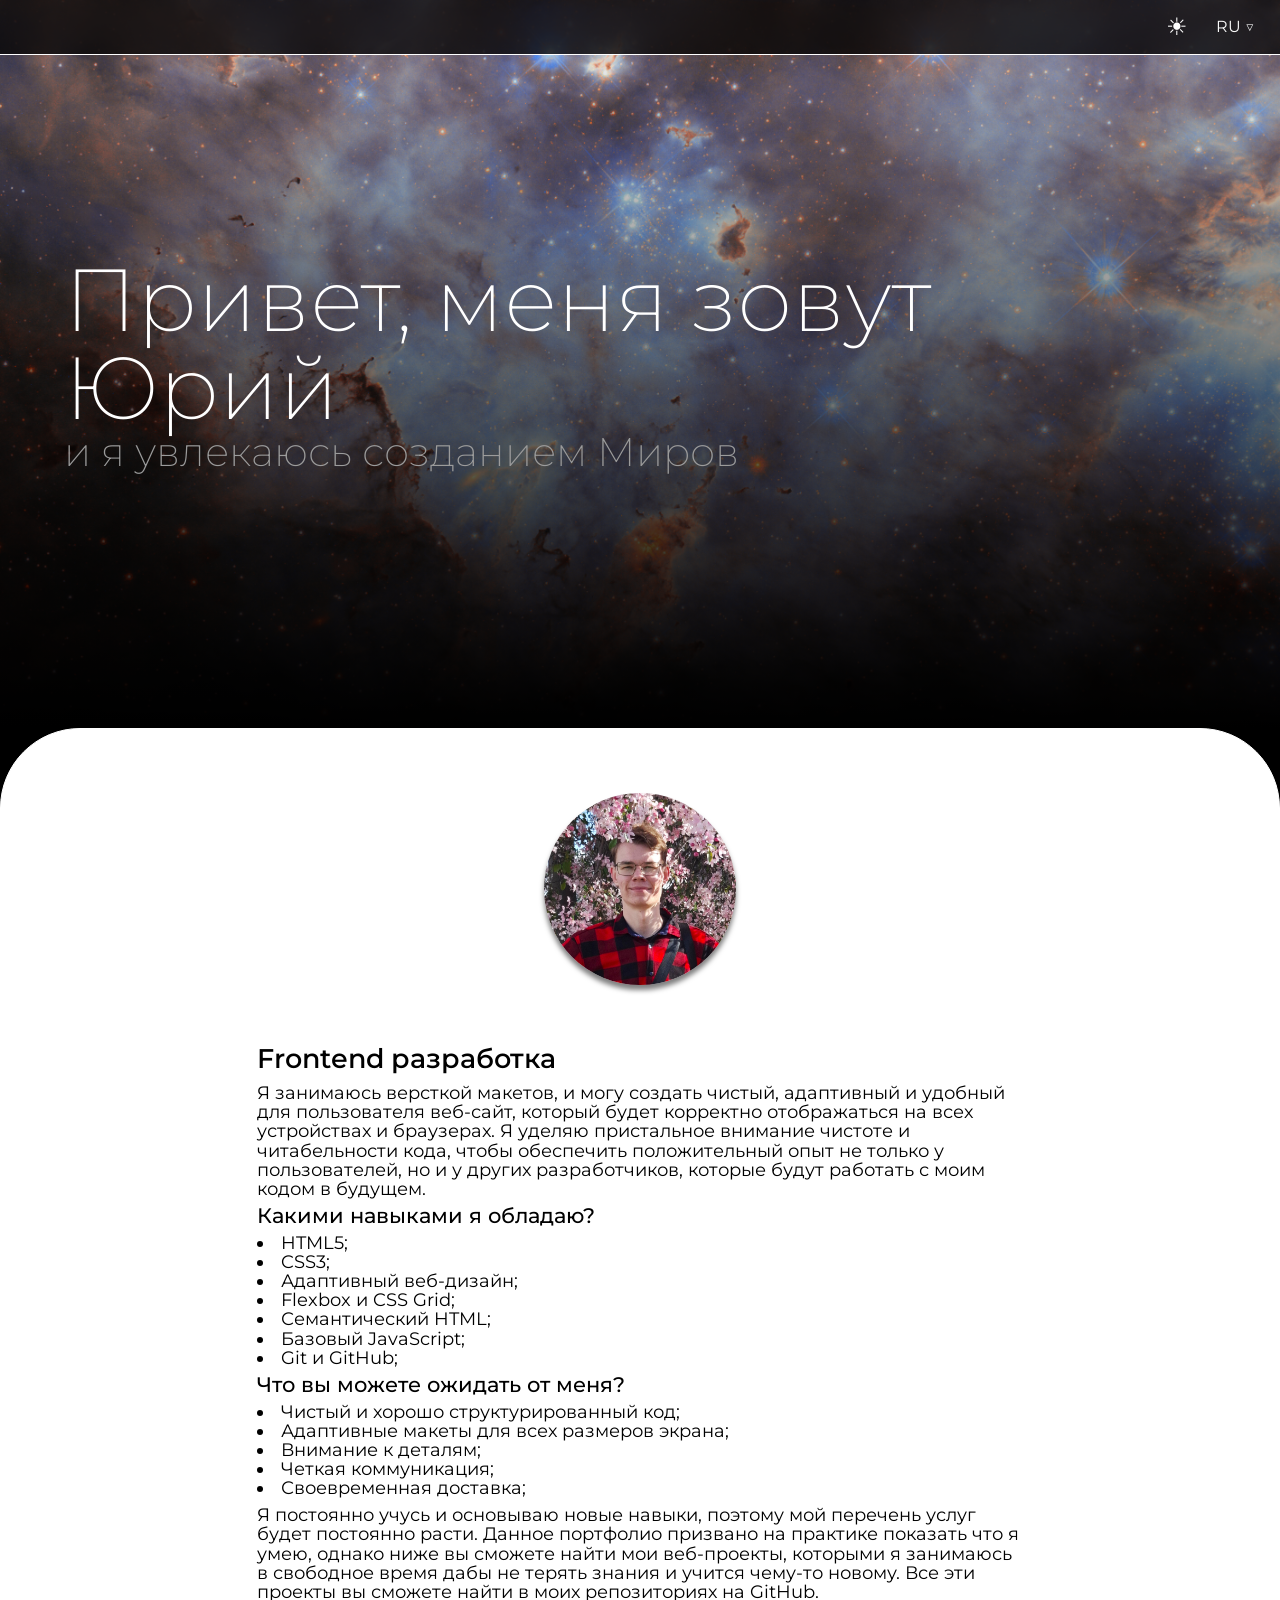
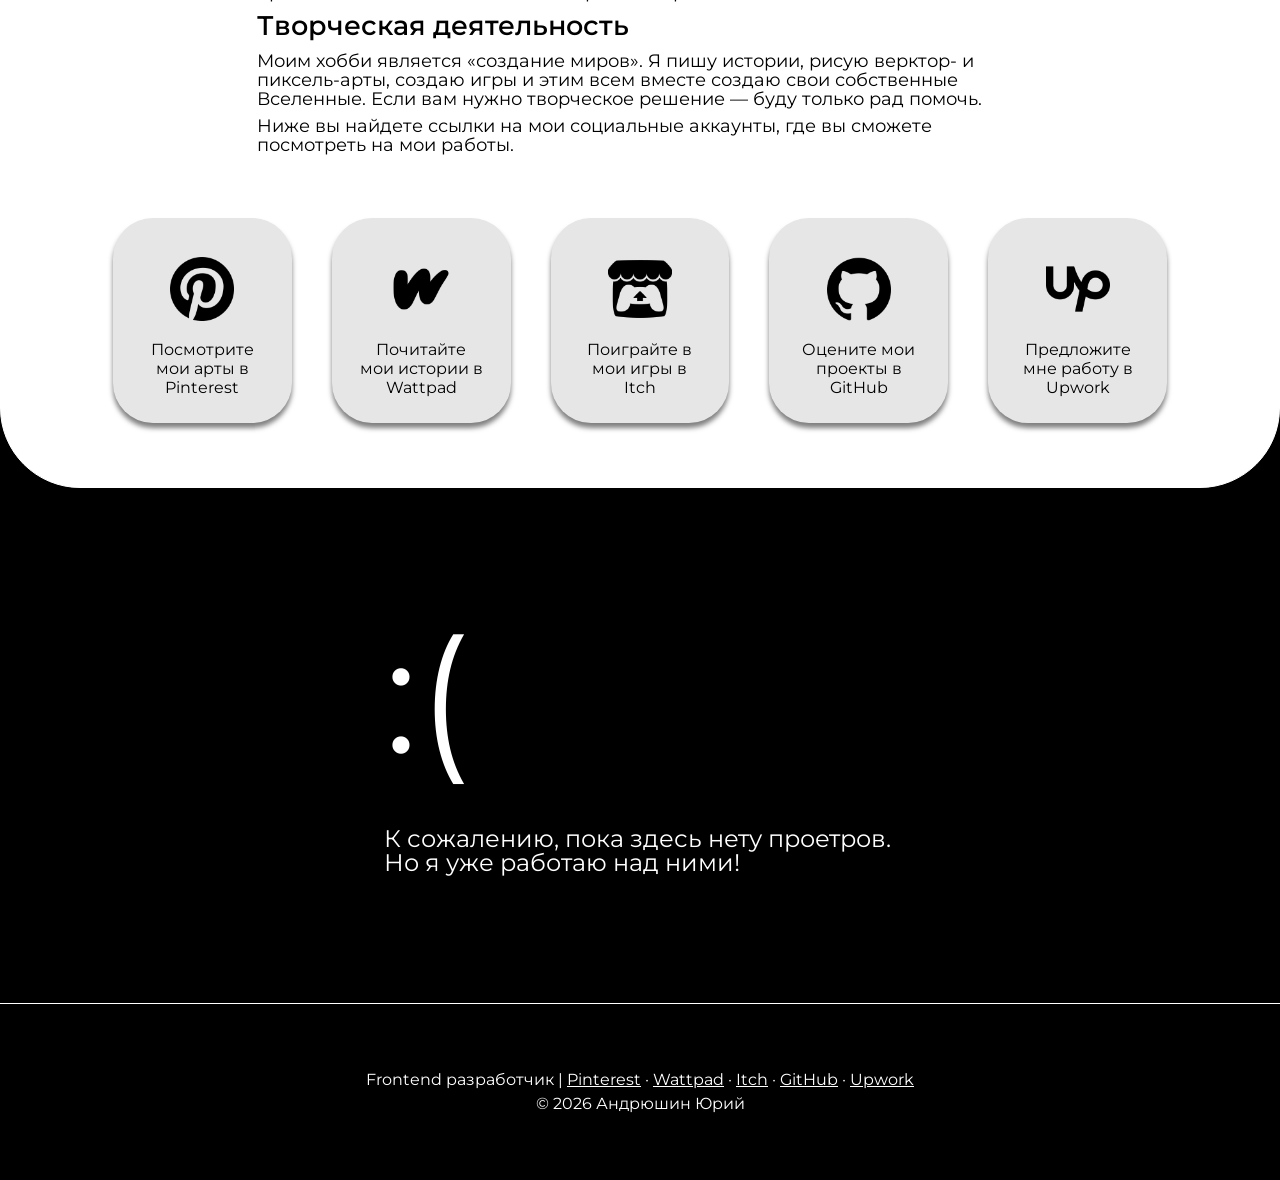
==== index-ru.html @ e092f230 "Ver. 1.0 The portfolio is ready for release" ====
<!DOCTYPE html>
<html lang="ru">

    <head>
        <meta charset="utf-8">
        <title>Юрий Андрюшин — Портфолио</title>
        <link rel="stylesheet" href="styles/style.css">
        <link rel="preconnect" href="https://fonts.googleapis.com">
        <link rel="preconnect" href="https://fonts.gstatic.com" crossorigin>
        <link href="https://fonts.googleapis.com/css2?family=Manufacturing+Consent&family=Montserrat+Alternates:ital,wght@0,100;0,200;0,300;0,400;0,500;0,600;0,700;0,800;0,900;1,100;1,200;1,300;1,400;1,500;1,600;1,700;1,800;1,900&family=Montserrat:ital,wght@0,100..900;1,100..900&family=Poiret+One&family=Roboto+Slab:wght@100..900&family=Roboto:ital,wght@0,100..900;1,100..900&display=swap" rel="stylesheet">
    </head>

    <body>

        <!-- Верхняя статичная линия с навигацией, языкой и темой -->
        <nav>

            <section class="navigation">

            </section>

            <section class="nav-right">

                <section class="theme">
                    <button id="theme-button">
                        <span id="theme-icon">☀</span>
                    </button>
                </section>

                <section class="language">
                    <button>
                        RU
                        <span class="to">▽</span>
                    </button>
                    <div class="language-menu">
                        <a href="index.html">EN</a>
                        <a href="index-uk.html">UA</a>
                    </div>
                </section>

            </section>
            
        </nav>

        <!-- Приветствие -->
        <header>
            <h1>Привет, меня зовут Юрий</h1>
            <h2>и я увлекаюсь созданием Миров</h2>
        </header>

        <!-- Часть "обо мне" -->
        <article>

            <!-- Фото -->
            <section class="foto">
                <img src="images/yuriy.jpg">
            </section>

            <!-- Собственно, обо мне -->
            <section class="text">

                <h3>Frontend разработка</h3>
                <p>Я занимаюсь версткой макетов, и могу создать чистый, адаптивный и удобный для пользователя веб-сайт, который будет
                    корректно отображаться на всех устройствах и браузерах. Я уделяю пристальное внимание чистоте и читабельности кода,
                    чтобы обеспечить положительный опыт не только у пользователей, но и у других разработчиков, которые будут работать с
                    моим кодом в будущем.</p>
                <h4>Какими навыками я обладаю?</h4>
                <ul>
                    <li>HTML5;</li>
                    <li>CSS3;</li>
                    <li>Адаптивный веб-дизайн;</li>
                    <li>Flexbox и CSS Grid;</li>
                    <li>Семантический HTML;</li>
                    <li>Базовый JavaScript;</li>
                    <li>Git и GitHub;</li>
                </ul>
                <h4>Что вы можете ожидать от меня?</h4>
                <ul>
                    <li>Чистый и хорошо структурированный код;</li>
                    <li>Адаптивные макеты для всех размеров экрана;</li>
                    <li>Внимание к деталям;</li>
                    <li>Четкая коммуникация;</li>
                    <li>Своевременная доставка;</li>
                </ul>
                <p>Я постоянно учусь и основываю новые навыки, поэтому мой перечень услуг будет постоянно расти.
                    Данное портфолио призвано на практике показать что я умею, однако ниже вы сможете найти мои веб-проекты,
                    которыми я занимаюсь в свободное время дабы не терять знания и учится чему-то новому. Все эти проекты вы
                    сможете найти в моих репозиториях на GitHub.
                </p>

                <h3>Творческая деятельность</h3>
                <p>Моим хобби является «создание миров». Я пишу истории, рисую верктор- и пиксель-арты, создаю игры и этим всем
                    вместе создаю свои собственные Вселенные. Если вам нужно творческое решение — буду только рад помочь.</p>
                <p>Ниже вы найдете ссылки на мои социальные аккаунты, где вы сможете посмотреть на мои работы.</p>

            </section>

            <!-- Ссылки на мои соц. аккаунты -->
             <section class="links">

                <div>
                    <a href="https://www.pinterest.com/yuriko_creator">
                        <img src="images/icons/pinterest.png">
                    </a>
                    <p>Посмотрите мои арты в Pinterest</p>
                </div>

                <div>
                    <a href="https://www.wattpad.com/yuriko_creator">
                        <img src="images/icons/wattpad.png">
                    </a>
                    <p>Почитайте мои истории в Wattpad</p>
                </div>

                <div>
                    <a href="https://yuriko-creator.itch.io/">
                        <img src="images/icons/itch.png">
                    </a>
                    <p>Поиграйте в мои игры в Itch</p>
                </div>

                <div>
                    <a href="https://github.com/yuriko-creator">
                        <img src="images/icons/github.png">
                    </a>
                    <p>Оцените мои проекты в GitHub</p>
                </div>

                <div>
                    <a href="https://www.upwork.com/freelancers/~01b52985ef0452385b?mp_source=share">
                        <img src="images/icons/upwork.png">
                    </a>
                    <p>Предложите мне работу в Upwork</p>
                </div>

             </section>

        </article>

        <!-- Основная часть с проектами -->
        <main>
            <h4>:(</h4>
            <p>К сожалению, пока здесь нету проетров. Но я уже работаю над ними!</p>
        </main>

        <!-- Футер с дополнительными сылками на мои соц. аккаунты -->
        <footer>
            <p>Frontend разработчик | <a href="https://www.pinterest.com/yuriko_creator">Pinterest</a>
            · <a href="https://www.wattpad.com/yuriko_creator">Wattpad</a>
            · <a href="https://yuriko-creator.itch.io/">Itch</a>
            · <a href="https://github.com/yuriko-creator">GitHub</a>
            · <a href="https://www.upwork.com/freelancers/~01b52985ef0452385b?mp_source=share">Upwork</a>
            </p>
            <p>© 2026 Андрюшин Юрий</p>
        </footer>

        <script>
            const LANG_BUT = document.querySelector(".language button");
            const LANG_MENU = document.querySelector(".language-menu");
            const TO = document.querySelector(".to");
            const THEBUT = document.querySelector("#theme-button");
            const THEICO = document.querySelector("#theme-icon");

            const SAVTHE = localStorage.getItem("theme");

            LANG_BUT.addEventListener("click", () => {
                LANG_MENU.classList.toggle("open");
                TO.classList.toggle("open");
            });

            document.addEventListener("click", (event) => {
                if (!event.target.closest(".language")) {
                    LANG_MENU.classList.remove("open");
                    TO.classList.remove("open");
                }
            });

            if (SAVTHE === "dark") {
                document.body.classList.add("dark");
                THEICO.textContent = "☽";
            }

            THEBUT.addEventListener("click", () => {

                document.body.classList.toggle("dark");

                if (document.body.classList.contains("dark")) {

                    THEICO.textContent = "☽";
                    localStorage.setItem("theme", "dark");

                } else {

                    THEICO.textContent = "☀";
                    localStorage.setItem("theme", "light");

                }

            });
        </script>

    </body>
    
</html>
---- styles/style.css ----
/* -=- Сброс -=- */
html, body, div, span, applet, object, iframe,
h1, h2, h3, h4, h5, h6, p, blockquote, pre,
a, abbr, acronym, address, big, cite, code,
del, dfn, em, img, ins, kbd, q, s, samp,
small, strike, strong, sub, sup, tt, var,
b, u, i, center,
dl, dt, dd, ol, ul, li,
fieldset, form, label, legend,
table, caption, tbody, tfoot, thead, tr, th, td,
article, aside, canvas, details, embed,
figure, figcaption, footer, header, hgroup,
menu, nav, output, ruby, section, summary,
time, mark, audio, video {
  margin: 0;
  padding: 0;
  border: 0;
  font-size: 100%;
  font: inherit;
  vertical-align: baseline;
}

article, aside, details, figcaption, figure,
footer, header, hgroup, menu, nav, section {
  display: block;
}

body {
  line-height: 1;
  background-color: rgb(0, 0, 0);
}

ol, ul {
  list-style: none;
}

blockquote, q {
  quotes: none;
}

blockquote:before, blockquote:after,
q:before, q:after {
  content: '';
  content: none;
}

table {
  border-collapse: collapse;
  border-spacing: 0;
}

/* -=- Дневная/ночная тема -=-*/

:root {
  --background: rgb(255, 255, 255);
  --color: rgb(0, 0, 0);
  --invert: invert(0);
  --background-link: rgb(230, 230, 230);
}

body.dark {
  --background: rgb(0, 0, 0);
  --color: rgb(255, 255, 255);
  --invert: invert(1);
  --background-link: rgb(25, 25, 25);
}

/* -=- Навигационная панель -=-*/
nav {
  position: fixed;
  width: 100%;
  
  display: flex;
  justify-content: space-between;

  padding: 1% 0;

  border-bottom: 1px solid rgb(255, 255, 255);
  background-color: rgba(0, 0, 0, 0.75);
  backdrop-filter: blur(1.25rem);

  z-index: 1000;
}

/* - Правая часть навиг. панели - */
.nav-right {
  display: flex;
  align-items: center;

  padding: 0 1%;
}

/* - Смена языка -*/

/* кнопка */
nav .language {
  font-family: "Montserrat", sans-serif;
  font-weight: 400;
  font-size: 1rem;
  
  position: relative;
}

nav .language button {
  width: auto;
  color: rgb(250, 250, 250);
  background: transparent;

  border: none;

  padding: 0 0.75rem;

  font-family: "Montserrat", sans-serif;
  font-size: 1rem;

  cursor: pointer;
}

/* выпадающяя менюшка */
nav .language-menu {
  position: absolute;

  opacity: 0;
  visibility: hidden;

  background-color: rgb(0, 0, 0);
  border: 1px solid rgb(250, 250, 250);

  overflow: hidden;

  transform: translateY(-10px);
  transition:
    max-height 0.25s ease,
    opacity 0.2s ease,
    transform 0.2s ease,
    isibility 0.25s ease;
}

nav .language-menu.open {
  opacity: 1;
  visibility: visible;

  transform: translateY(0);
}

nav .language-menu a {
    display: block;

    padding: 0.5rem 0.75rem;

    color: white;
    text-decoration: none;
}

nav .language-menu a:hover {
  color: black;
  background-color: rgb(255, 255, 255);
}

/* треугольник */
nav .to {
  display: inline-block;

  transition: transform 0.2s ease;
}

nav .to.open {
  transform: rotate(180deg);
}

/* - Смена темы - */
nav .theme button {
  color: white;
  background: transparent;

  border: none;

  padding: 0 1rem;

  font-size: 1.5rem;

  cursor: pointer;
}

/* -=- Шапка (приветствие) -=-*/

header {
  font-family: "Montserrat", sans-serif;
  font-weight: 200;

  padding: 20% 5%;

  background-color:rgb(25, 43, 89);
  background: linear-gradient(to top, rgb(0, 0, 0), rgba(255, 255, 255, 0)), url(../images/header.jpg);
  background-size: cover;
}

header h1 {
  color: rgb(255, 255, 255);
  font-size: 5.5rem;
}

header h2 {
  color: rgb(155, 155, 155);
  font-size: 2.5rem;
}

/* -=- Часть "Обо мне" -=-*/

article {
  padding: 5% 0;
  border-radius: 5rem;

  background-color: var(--background);

  border: 1px solid rgb(255, 255, 255);
}

/* - Фото -*/
article .foto {
  width: 100%;
  display: flex;

  margin-bottom: 5%;
}

article .foto img {
  width: 15%;
  height: auto;
  border-radius: 50%;
  display: block;
  margin: 0 auto;
  
  box-shadow: 0 5px 5px rgba(0, 0, 0, 0.500)
}

/* - Собственно, обо мне (текст) -*/

article .text {
  color: var(--color);
  font-family: "Montserrat", sans-serif;
  font-weight: 400;
  font-size: 1.1rem;
  line-height: 1.2rem;

  padding: 0 20%;
  margin: 5% 0;
}

article .text h3 {
  font-weight: 550;
  font-size: 1.7rem;

  margin: 2% 0;
}

article .text h4 {
  font-weight: 500;
  font-size: 1.3rem;

  margin: 1% 0;
}

article .text ul {
  list-style: inside;

  margin-bottom: 1%;
}

article .text p {
  margin-bottom: 1%;
}

/* - Ссылки на соц. аккаунты -*/
article .links {
  width: 100%;
  display: flex;
  justify-content: center;
}

article .links div {
  width: 10%;
  height: auto;
  margin: 0 20px;
  padding: 2%;

  border-radius: 2.5rem;

  background-color: var(--background-link);
  box-shadow: 0 5px 5px rgba(0, 0, 0, 0.500)
}

article .links a img {
  display: block;
  width: 50%;
  height: auto;

  margin: 10% auto;

  filter: var(--invert);
}

article .links p {
  color: var(--color);
  font-family: "Montserrat", sans-serif;

  font-size: 1rem;
  line-height: 1.2rem;

  text-align: center;

  margin: 15% auto 0% auto;
}

/* -=- Основная часть (часть с проектами) -=-*/
/* Пока пустая */

main {
  color: rgb(255, 255, 255);
  font-family: "Montserrat", sans-serif;
  font-weight: 400;

  height: auto;

  padding: 10% 30%;

  background-color: black;
}

main h4 {
  font-size: 10rem;
  margin-bottom: 10%;
}

main p {
  font-size: 1.5rem;
}

/* -=- Футер -=-*/

footer {
  color: rgb(255, 255, 255);
  font-family: "Montserrat", sans-serif;
  font-weight: 400;
  font-size: 1rem;
  line-height: 1.5rem;

  padding: 5% 0;

  border-top: 1px solid rgb(255, 255, 255);

  background-color: black;
}

footer p {
  text-align: center;
}

footer a {
  color: rgb(255, 255, 255);
}

/* -=- Адаптивный дизайн -=- */

@media (max-width: 1000px) {

  nav {
    height: 7%;

    padding: 0 0;
  }

  nav .language{
    font-size: 3.5rem;
  }

  nav .language button{
    font-size: 3.5rem;
  }

  nav .language-menu a {
    padding: 2rem 2rem;
  }

  nav .theme button {
    font-size: 3.5rem;
  }

  header h1 {
    font-size: 6rem;
  }

  header {
    padding: 40% 5%;
  }

  header h2 {
    font-size: 2rem;
  }

  article .foto img {
    width: 40%;
  }

  article .text {
    padding: 0 5%;
  }

  article .links {
    display: block;
  }

  article .links div {
    display: flex;
    padding: 5% 5%;
    margin: 10% auto;
    width: 70%;
  }

  article .links a img {
    margin: auto;
  }

  article .links p {
    margin: auto;

    font-size: 2.5rem;
    line-height: 2.5rem;
  }

  main {
    padding: 20% 10%;
  }

  main p {
    font-size: 1rem;
  }

  footer {
    padding: 10% 20%;
  }
}
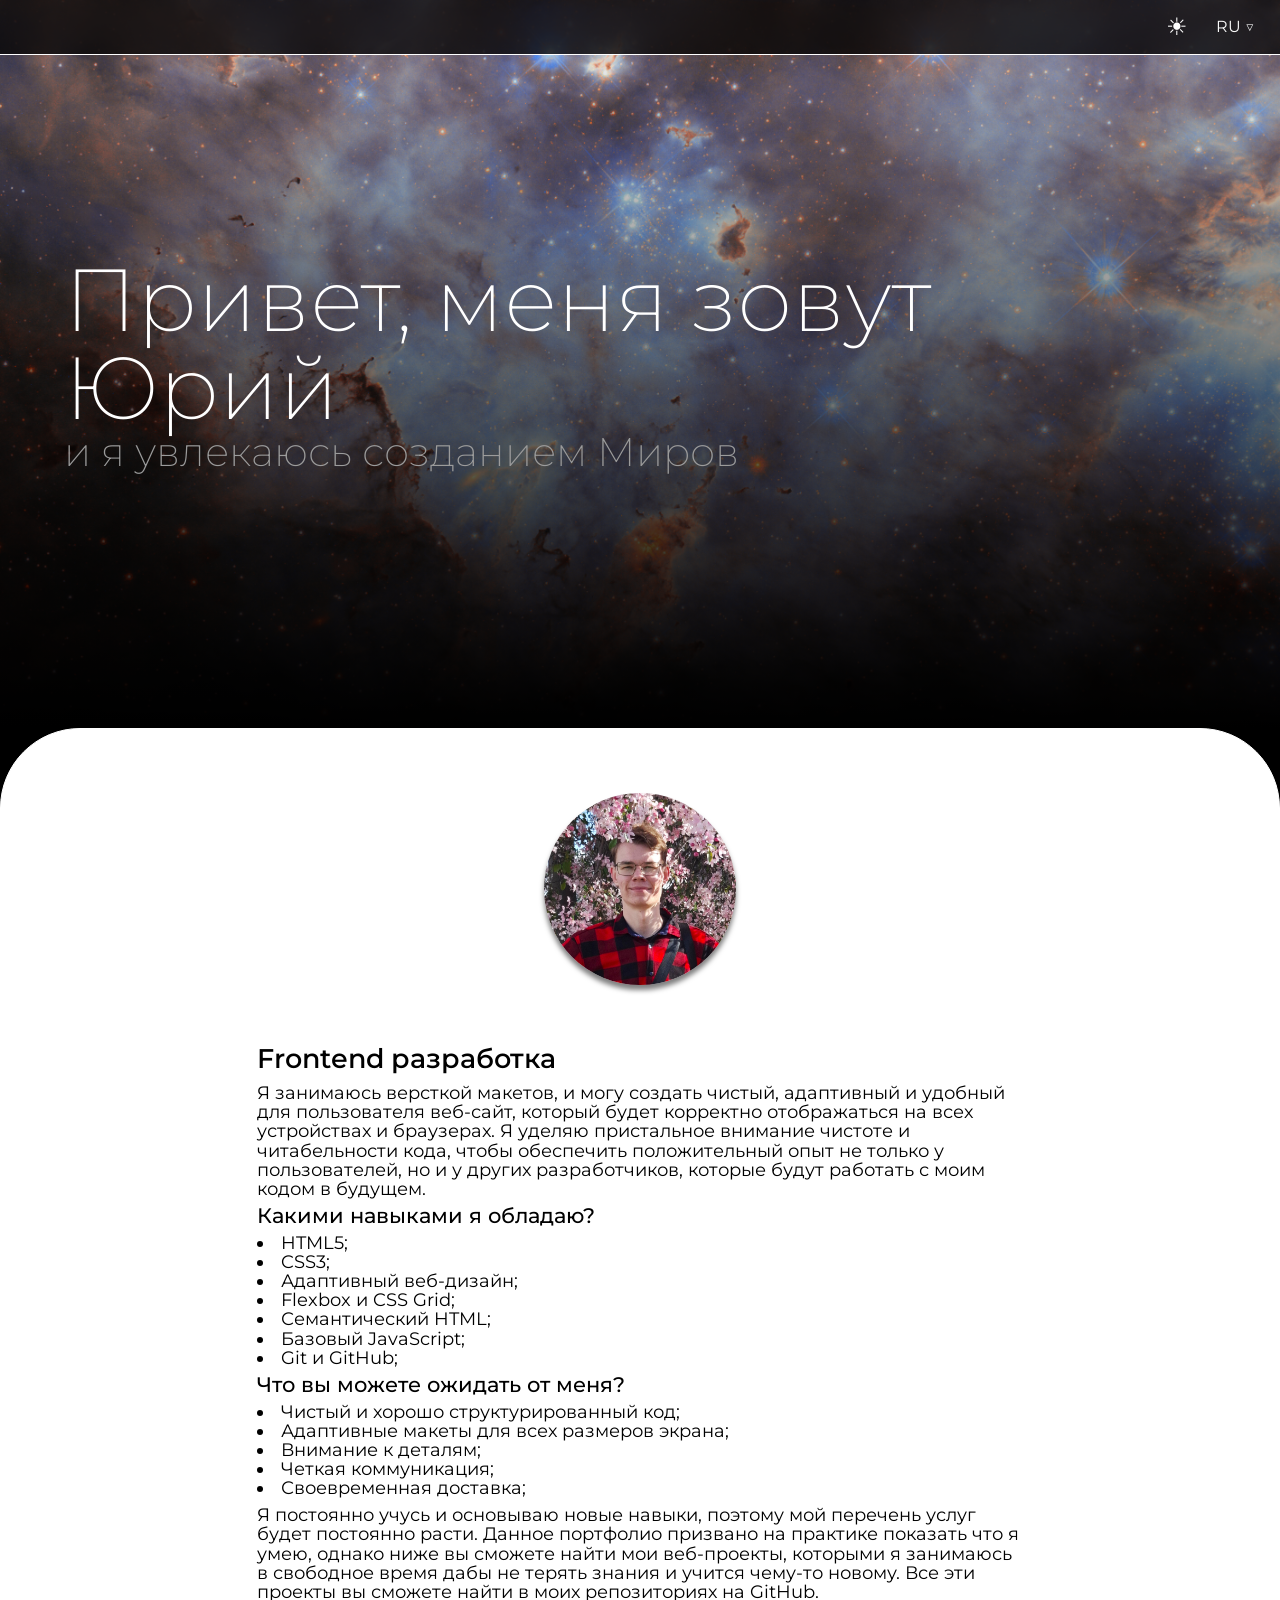
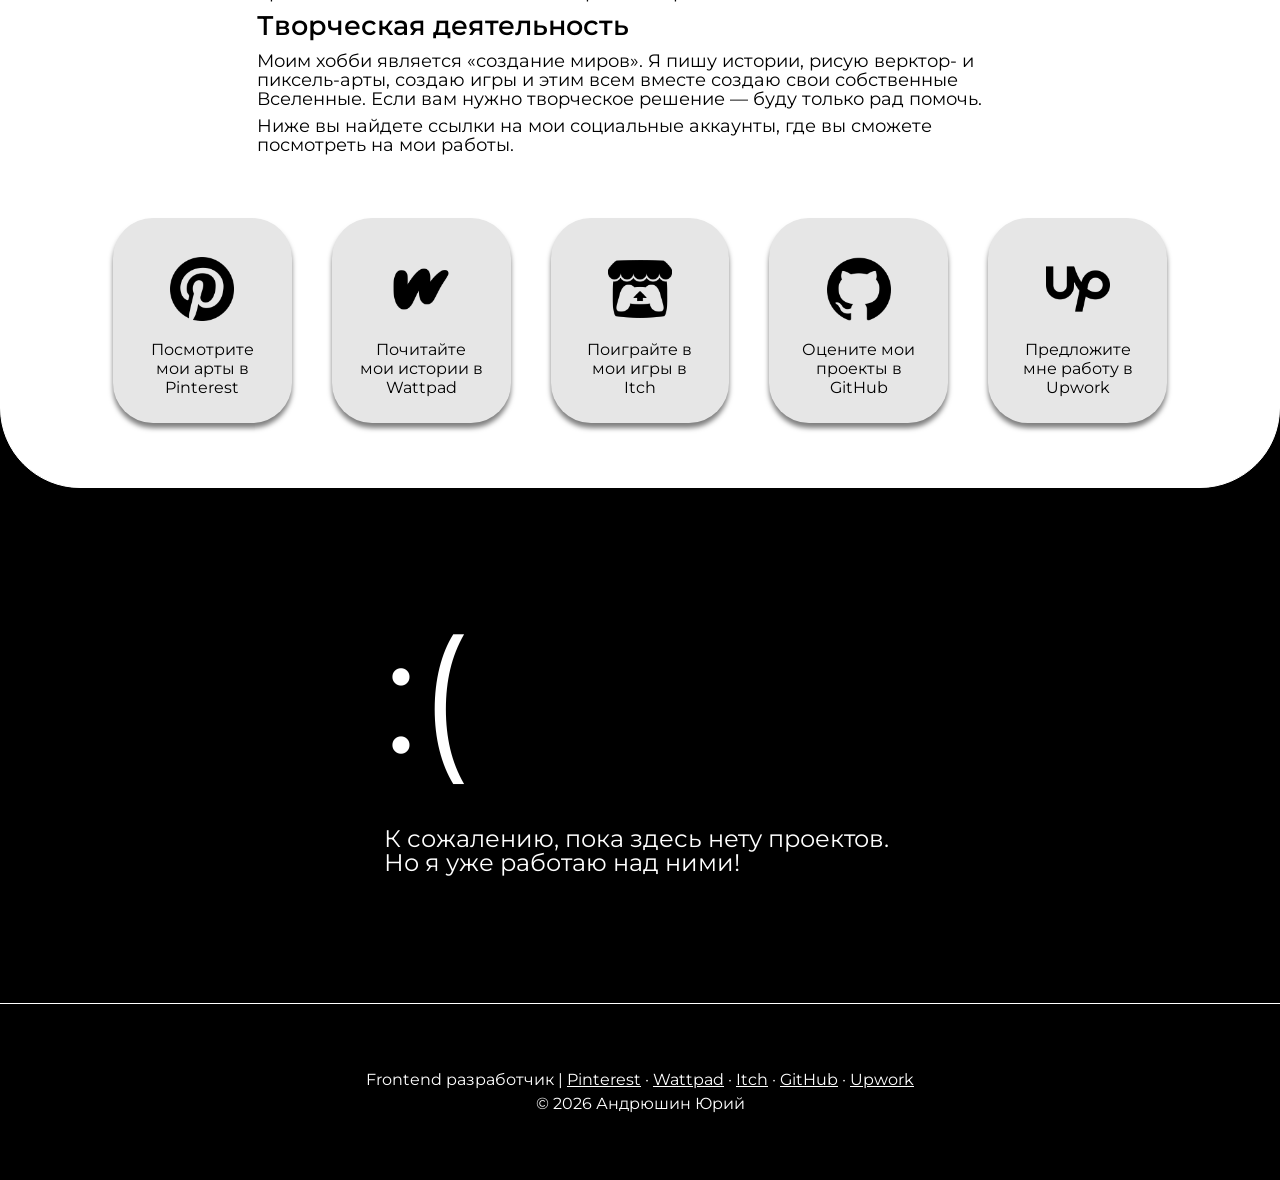
==== commit 32e429d4: "Ver. 1.0.1 Fixed a typo in the Russian version of the website." ====
--- a/index-ru.html
+++ b/index-ru.html
@@ -140,7 +140,7 @@
         <!-- Основная часть с проектами -->
         <main>
             <h4>:(</h4>
-            <p>К сожалению, пока здесь нету проетров. Но я уже работаю над ними!</p>
+            <p>К сожалению, пока здесь нету проектов. Но я уже работаю над ними!</p>
         </main>
 
         <!-- Футер с дополнительными сылками на мои соц. аккаунты -->
